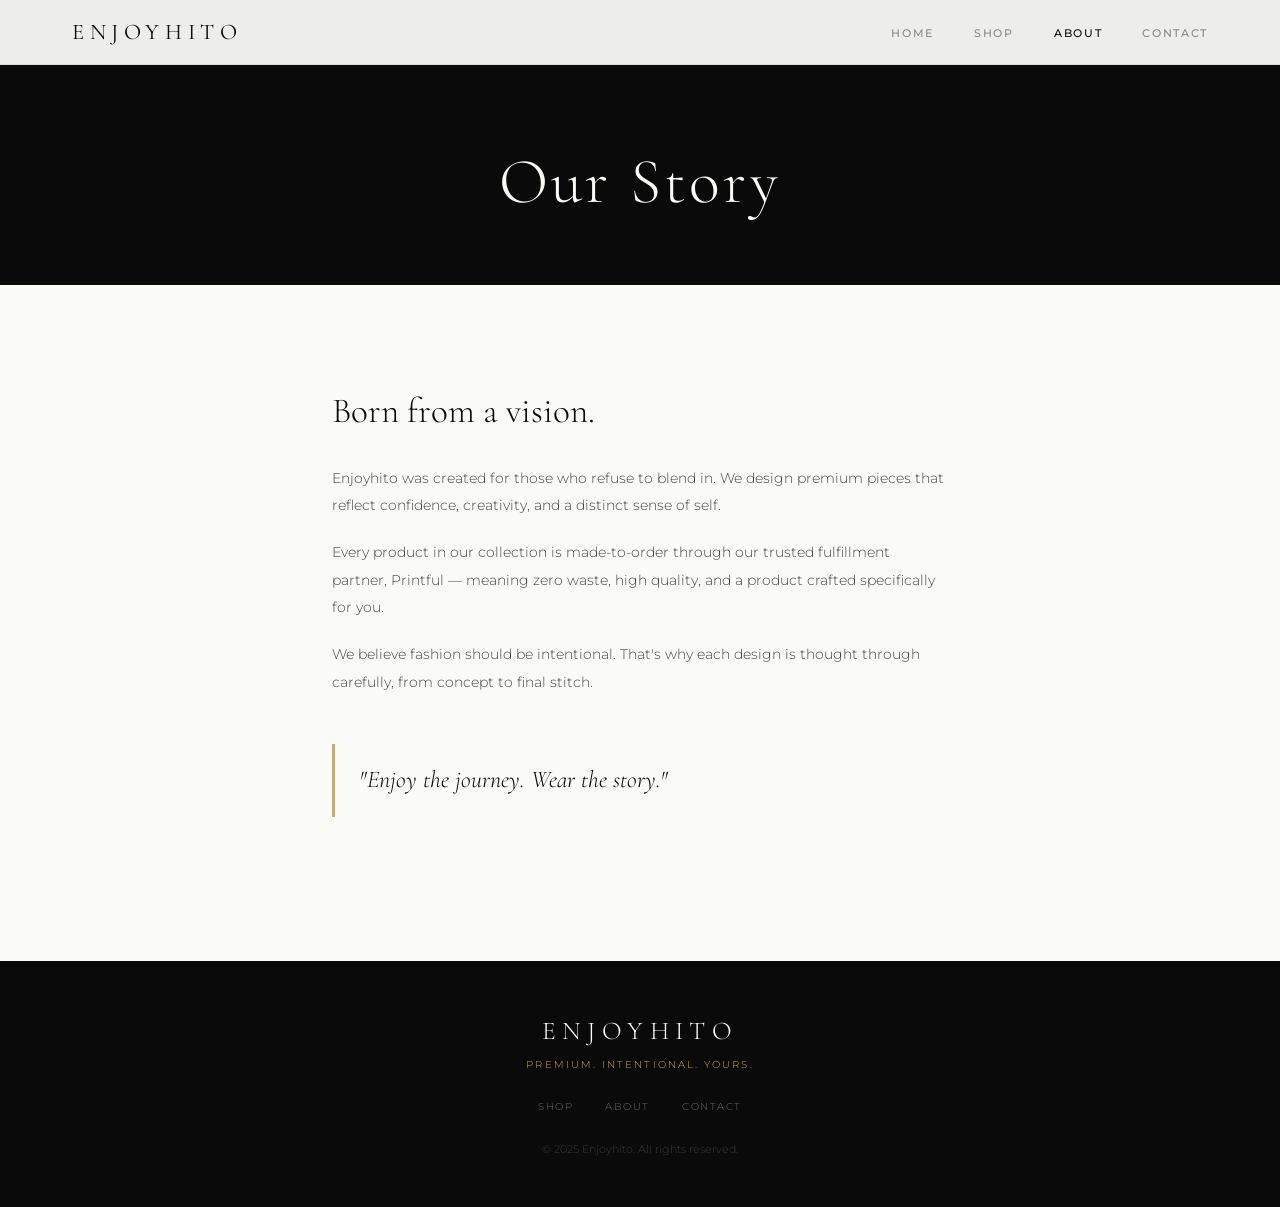
==== about.html @ adc9da83 "Add files via upload" ====
<!DOCTYPE html>
<html lang="en">
<head>
  <meta charset="UTF-8" />
  <meta name="viewport" content="width=device-width, initial-scale=1.0" />
  <title>About — ENJOYHITO</title>
  <link rel="preconnect" href="https://fonts.googleapis.com" />
  <link rel="preconnect" href="https://fonts.gstatic.com" crossorigin />
  <link href="https://fonts.googleapis.com/css2?family=Cormorant+Garamond:ital,wght@0,300;0,400;0,500;1,300;1,400&family=Montserrat:wght@300;400;500;600&display=swap" rel="stylesheet" />
  <link rel="stylesheet" href="css/style.css" />
</head>
<body>

  <nav class="nav">
    <div class="nav-inner">
      <a href="index.html" class="logo">ENJOYHITO</a>
      <ul class="nav-links">
        <li><a href="index.html">Home</a></li>
        <li><a href="shop.html">Shop</a></li>
        <li><a href="about.html" class="active">About</a></li>
        <li><a href="contact.html">Contact</a></li>
      </ul>
      <button class="nav-toggle" onclick="document.querySelector('.nav-links').classList.toggle('open')">☰</button>
    </div>
  </nav>

  <section class="page-header">
    <h1>Our Story</h1>
  </section>

  <section class="section">
    <div class="container container-narrow">
      <!--
        ✏️ EDIT THIS SECTION: Update the text below with your own story.
      -->
      <h2 class="about-heading">Born from a vision.</h2>
      <p class="about-text">
        Enjoyhito was created for those who refuse to blend in. We design premium pieces that reflect confidence, creativity, and a distinct sense of self.
      </p>
      <p class="about-text">
        Every product in our collection is made-to-order through our trusted fulfillment partner, Printful — meaning zero waste, high quality, and a product crafted specifically for you.
      </p>
      <p class="about-text">
        We believe fashion should be intentional. That's why each design is thought through carefully, from concept to final stitch.
      </p>

      <blockquote class="about-quote">
        "Enjoy the journey. Wear the story."
      </blockquote>
    </div>
  </section>

  <footer class="footer">
    <div class="container">
      <p class="footer-logo">ENJOYHITO</p>
      <p class="footer-tagline">Premium. Intentional. Yours.</p>
      <div class="footer-links">
        <a href="shop.html">Shop</a>
        <a href="about.html">About</a>
        <a href="contact.html">Contact</a>
      </div>
      <p class="footer-copy">&copy; 2025 Enjoyhito. All rights reserved.</p>
    </div>
  </footer>

</body>
</html>
---- css/style.css ----
/* ============================================================
   ENJOYHITO — STYLESHEET
   ✏️  You can edit colors and fonts here if you want to customize
   ============================================================ */

/* ---- Variables ---- */
:root {
  --black:   #0a0a0a;
  --white:   #fafaf7;
  --gold:    #c9a96e;
  --gold-lt: #e8d5b0;
  --gray:    #888;
  --gray-lt: #f2f0eb;
  --font-display: 'Cormorant Garamond', Georgia, serif;
  --font-body:    'Montserrat', sans-serif;
}

/* ---- Reset ---- */
*, *::before, *::after { box-sizing: border-box; margin: 0; padding: 0; }
html { scroll-behavior: smooth; }
body {
  background: var(--white);
  color: var(--black);
  font-family: var(--font-body);
  font-weight: 300;
  line-height: 1.7;
}
img { display: block; width: 100%; height: 100%; object-fit: cover; }
a { color: inherit; text-decoration: none; }

/* ---- Nav ---- */
.nav {
  position: fixed; top: 0; left: 0; right: 0; z-index: 100;
  background: rgba(250,250,247,0.95);
  border-bottom: 1px solid rgba(0,0,0,0.08);
  backdrop-filter: blur(8px);
}
.nav-inner {
  max-width: 1200px; margin: 0 auto;
  padding: 0 2rem;
  height: 64px;
  display: flex; align-items: center; justify-content: space-between;
}
.logo {
  font-family: var(--font-display);
  font-size: 1.4rem; font-weight: 400;
  letter-spacing: 0.25em;
  color: var(--black);
}
.nav-links {
  display: flex; gap: 2.5rem; list-style: none;
}
.nav-links a {
  font-size: 0.7rem; font-weight: 500; letter-spacing: 0.15em;
  text-transform: uppercase; color: var(--gray);
  transition: color 0.2s;
}
.nav-links a:hover, .nav-links a.active { color: var(--black); }
.nav-toggle { display: none; background: none; border: none; font-size: 1.4rem; cursor: pointer; }

/* ---- Hero ---- */
.hero {
  position: relative; min-height: 100vh;
  display: flex; align-items: center; justify-content: center;
  overflow: hidden; padding-top: 64px;
}
.hero-bg {
  position: absolute; inset: 0;
  background: linear-gradient(135deg, #0a0a0a 0%, #1a1612 60%, #2a1f0e 100%);
}
.hero-bg::after {
  content: '';
  position: absolute; inset: 0;
  background: url("data:image/svg+xml,%3Csvg width='60' height='60' viewBox='0 0 60 60' xmlns='http://www.w3.org/2000/svg'%3E%3Cg fill='none' fill-rule='evenodd'%3E%3Cg fill='%23c9a96e' fill-opacity='0.04'%3E%3Cpath d='M36 34v-4h-2v4h-4v2h4v4h2v-4h4v-2h-4zm0-30V0h-2v4h-4v2h4v4h2V6h4V4h-4zM6 34v-4H4v4H0v2h4v4h2v-4h4v-2H6zM6 4V0H4v4H0v2h4v4h2V6h4V4H6z'/%3E%3C/g%3E%3C/g%3E%3C/svg%3E");
}
.hero-content {
  position: relative; z-index: 1;
  text-align: center; padding: 2rem;
  animation: fadeUp 1s ease both;
}
.hero-eyebrow {
  font-size: 0.65rem; letter-spacing: 0.3em; text-transform: uppercase;
  color: var(--gold); margin-bottom: 1.5rem;
}
.hero-title {
  font-family: var(--font-display);
  font-size: clamp(3.5rem, 8vw, 7rem);
  font-weight: 300; line-height: 1.05;
  color: var(--white); margin-bottom: 1.5rem;
}
.hero-title em { color: var(--gold); font-style: italic; }
.hero-sub {
  font-size: 0.85rem; letter-spacing: 0.05em; color: rgba(250,250,247,0.6);
  max-width: 420px; margin: 0 auto 2.5rem;
}

/* ---- Buttons ---- */
.btn-primary {
  display: inline-block;
  background: var(--gold); color: var(--black);
  font-family: var(--font-body); font-size: 0.65rem;
  font-weight: 600; letter-spacing: 0.2em; text-transform: uppercase;
  padding: 1rem 2.5rem;
  transition: background 0.2s, transform 0.15s;
}
.btn-primary:hover { background: var(--gold-lt); transform: translateY(-1px); }
.btn-primary.btn-sm { padding: 0.6rem 1.5rem; font-size: 0.6rem; }

.btn-ghost {
  display: inline-block;
  border: 1px solid rgba(250,250,247,0.4); color: var(--white);
  font-family: var(--font-body); font-size: 0.65rem;
  font-weight: 500; letter-spacing: 0.2em; text-transform: uppercase;
  padding: 0.85rem 2rem;
  transition: border-color 0.2s, background 0.2s;
}
.btn-ghost:hover { border-color: var(--white); background: rgba(255,255,255,0.05); }

/* ---- Sections ---- */
.section { padding: 6rem 0; }
.section-light { background: var(--gray-lt); }
.container { max-width: 1200px; margin: 0 auto; padding: 0 2rem; }
.container-narrow { max-width: 680px; margin: 0 auto; padding: 0 2rem; }
.section-title {
  font-family: var(--font-display);
  font-size: clamp(2rem, 4vw, 3rem);
  font-weight: 300; margin-bottom: 0.5rem;
}
.section-sub {
  font-size: 0.8rem; color: var(--gray); letter-spacing: 0.05em;
  margin-bottom: 3rem;
}

/* ---- Product Grid ---- */
.product-grid {
  display: grid;
  grid-template-columns: repeat(auto-fill, minmax(280px, 1fr));
  gap: 2rem;
}
.product-card {
  background: var(--white);
  border: 1px solid rgba(0,0,0,0.07);
  transition: box-shadow 0.3s, transform 0.3s;
}
.product-card:hover { box-shadow: 0 8px 40px rgba(0,0,0,0.1); transform: translateY(-3px); }
.product-img-wrap {
  aspect-ratio: 1 / 1;
  background: var(--gray-lt);
  overflow: hidden;
}
.product-img-wrap img { transition: transform 0.5s; }
.product-card:hover .product-img-wrap img { transform: scale(1.04); }
.product-info { padding: 1.25rem; }
.product-cat {
  font-size: 0.6rem; letter-spacing: 0.2em; text-transform: uppercase;
  color: var(--gold); margin-bottom: 0.35rem;
}
.product-name {
  font-family: var(--font-display); font-size: 1.2rem; font-weight: 400;
  margin-bottom: 0.4rem;
}
.product-price {
  font-size: 0.85rem; color: var(--gray);
  margin-bottom: 1rem;
}

/* ---- Brand section ---- */
.brand-section {
  background: var(--black);
  padding: 7rem 2rem;
  text-align: center;
}
.brand-inner { max-width: 600px; margin: 0 auto; }
.brand-quote {
  font-family: var(--font-display);
  font-size: clamp(1.8rem, 3.5vw, 2.8rem);
  font-weight: 300; font-style: italic;
  color: var(--white); line-height: 1.3;
  margin-bottom: 2.5rem;
}

/* ---- Steps ---- */
.steps-grid {
  display: grid;
  grid-template-columns: repeat(auto-fit, minmax(220px, 1fr));
  gap: 2.5rem;
  margin-top: 3rem;
}
.step { border-left: 2px solid var(--gold); padding-left: 1.5rem; }
.step-num {
  font-family: var(--font-display);
  font-size: 2.5rem; color: var(--gold-lt);
  line-height: 1; display: block; margin-bottom: 0.5rem;
}
.step h3 {
  font-family: var(--font-display); font-size: 1.2rem; font-weight: 400;
  margin-bottom: 0.5rem;
}
.step p { font-size: 0.8rem; color: var(--gray); }

/* ---- Page Header ---- */
.page-header {
  padding: 8rem 2rem 3rem;
  text-align: center;
  background: var(--black);
}
.page-header h1 {
  font-family: var(--font-display);
  font-size: clamp(2.5rem, 5vw, 4rem);
  font-weight: 300; color: var(--white); letter-spacing: 0.05em;
}
.page-header p { color: rgba(250,250,247,0.5); font-size: 0.8rem; margin-top: 0.5rem; }

/* ---- Filter bar ---- */
.filter-bar {
  border-bottom: 1px solid rgba(0,0,0,0.07);
  padding: 1rem 0;
}
.filter-bar .container { display: flex; gap: 1rem; }
.filter-btn {
  background: none; border: 1px solid transparent;
  font-family: var(--font-body); font-size: 0.65rem;
  font-weight: 500; letter-spacing: 0.15em; text-transform: uppercase;
  padding: 0.5rem 1.25rem; cursor: pointer;
  color: var(--gray); transition: all 0.2s;
}
.filter-btn:hover { color: var(--black); border-color: rgba(0,0,0,0.15); }
.filter-btn.active { color: var(--black); border-color: var(--gold); background: rgba(201,169,110,0.06); }

/* ---- About ---- */
.about-heading {
  font-family: var(--font-display);
  font-size: 2.2rem; font-weight: 300;
  margin-bottom: 1.5rem;
}
.about-text {
  font-size: 0.9rem; color: #444;
  margin-bottom: 1.25rem; line-height: 1.9;
}
.about-quote {
  border-left: 3px solid var(--gold);
  padding: 1rem 1.5rem;
  font-family: var(--font-display);
  font-size: 1.5rem; font-style: italic;
  color: var(--black); margin: 3rem 0;
}

/* ---- Contact ---- */
.contact-form { margin-top: 2rem; }
.form-group { margin-bottom: 1.5rem; }
.form-group label {
  display: block; font-size: 0.65rem; letter-spacing: 0.15em;
  text-transform: uppercase; color: var(--gray);
  margin-bottom: 0.5rem;
}
.form-group input, .form-group textarea {
  width: 100%;
  border: 1px solid rgba(0,0,0,0.15);
  padding: 0.85rem 1rem;
  font-family: var(--font-body); font-size: 0.85rem;
  background: var(--white); color: var(--black);
  transition: border-color 0.2s;
  outline: none;
}
.form-group input:focus, .form-group textarea:focus {
  border-color: var(--gold);
}
.form-group textarea { resize: vertical; }
.contact-alt {
  margin-top: 2rem; font-size: 0.8rem; color: var(--gray); text-align: center;
}
.contact-alt a { color: var(--gold); }

/* ---- Footer ---- */
.footer {
  background: var(--black);
  padding: 3rem 2rem;
  text-align: center;
}
.footer-logo {
  font-family: var(--font-display);
  font-size: 1.6rem; letter-spacing: 0.25em;
  color: var(--white); margin-bottom: 0.25rem;
}
.footer-tagline {
  font-size: 0.65rem; letter-spacing: 0.2em;
  text-transform: uppercase; color: var(--gold);
  margin-bottom: 1.5rem;
}
.footer-links {
  display: flex; gap: 2rem; justify-content: center;
  margin-bottom: 1.5rem;
}
.footer-links a {
  font-size: 0.65rem; letter-spacing: 0.15em;
  text-transform: uppercase; color: rgba(250,250,247,0.4);
  transition: color 0.2s;
}
.footer-links a:hover { color: var(--white); }
.footer-copy {
  font-size: 0.7rem; color: rgba(250,250,247,0.2);
}

/* ---- Animations ---- */
@keyframes fadeUp {
  from { opacity: 0; transform: translateY(24px); }
  to   { opacity: 1; transform: translateY(0); }
}

/* ---- Mobile ---- */
@media (max-width: 640px) {
  .nav-links { display: none; flex-direction: column; position: absolute;
    top: 64px; left: 0; right: 0; background: var(--white);
    padding: 1rem 2rem 2rem; border-bottom: 1px solid rgba(0,0,0,0.08);
    gap: 1.25rem; }
  .nav-links.open { display: flex; }
  .nav-toggle { display: block; }
  .product-grid { grid-template-columns: 1fr; }
  .filter-bar .container { flex-wrap: wrap; }
}
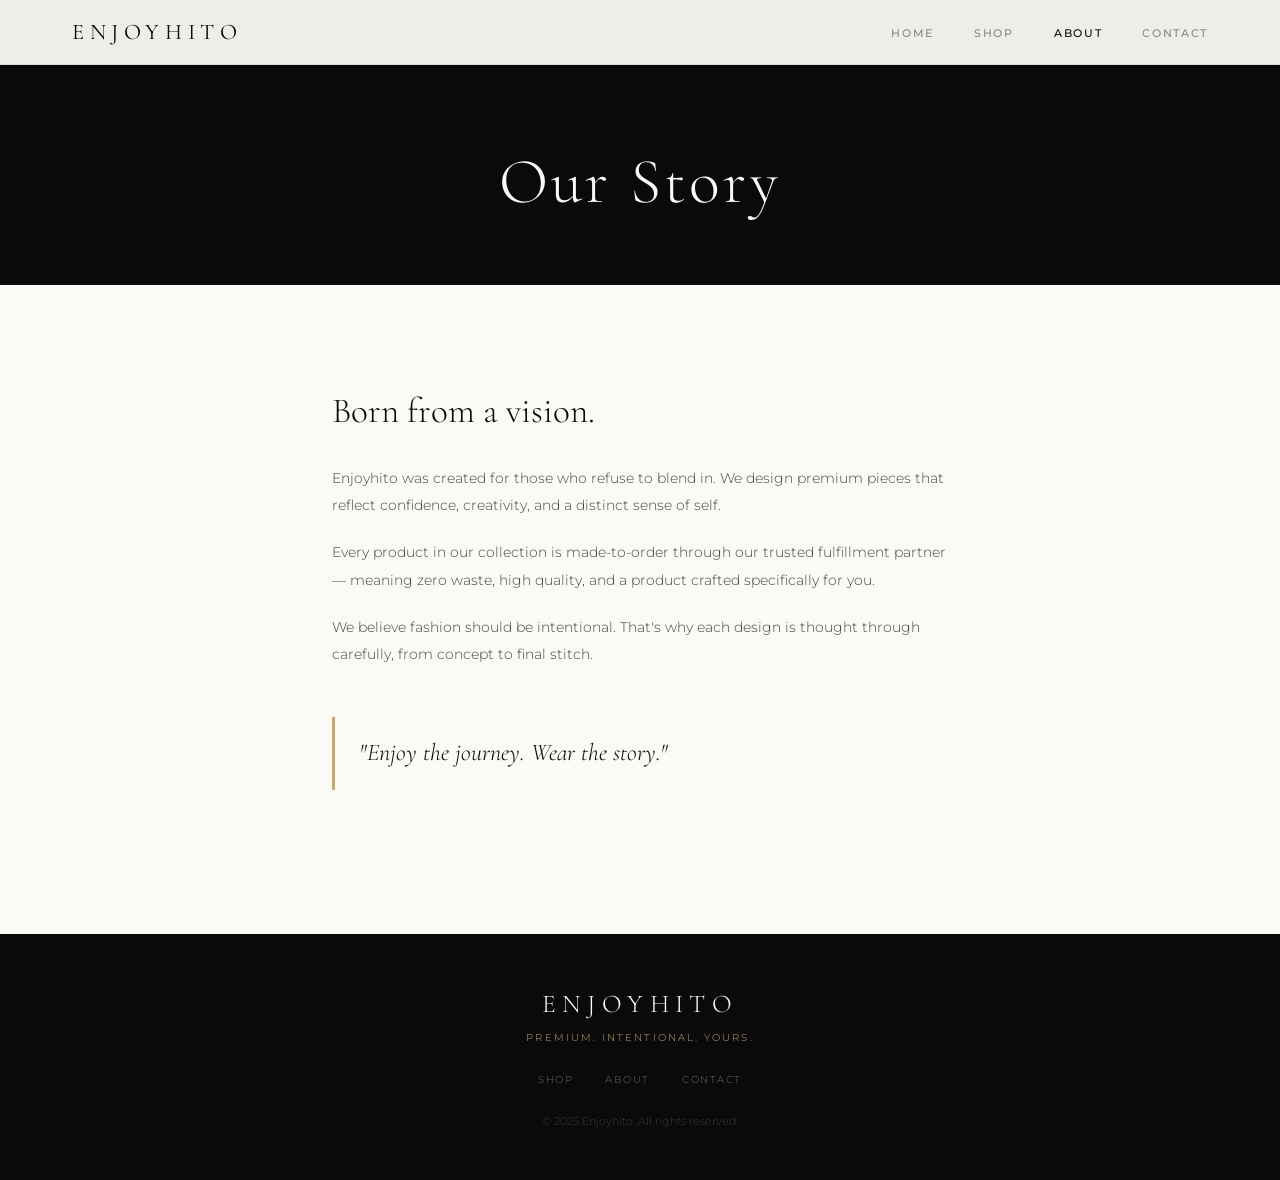
==== commit ce2799e5: "Update about.html" ====
--- a/about.html
+++ b/about.html
@@ -38,7 +38,7 @@
         Enjoyhito was created for those who refuse to blend in. We design premium pieces that reflect confidence, creativity, and a distinct sense of self.
       </p>
       <p class="about-text">
-        Every product in our collection is made-to-order through our trusted fulfillment partner, Printful — meaning zero waste, high quality, and a product crafted specifically for you.
+        Every product in our collection is made-to-order through our trusted fulfillment partner — meaning zero waste, high quality, and a product crafted specifically for you.
       </p>
       <p class="about-text">
         We believe fashion should be intentional. That's why each design is thought through carefully, from concept to final stitch.
